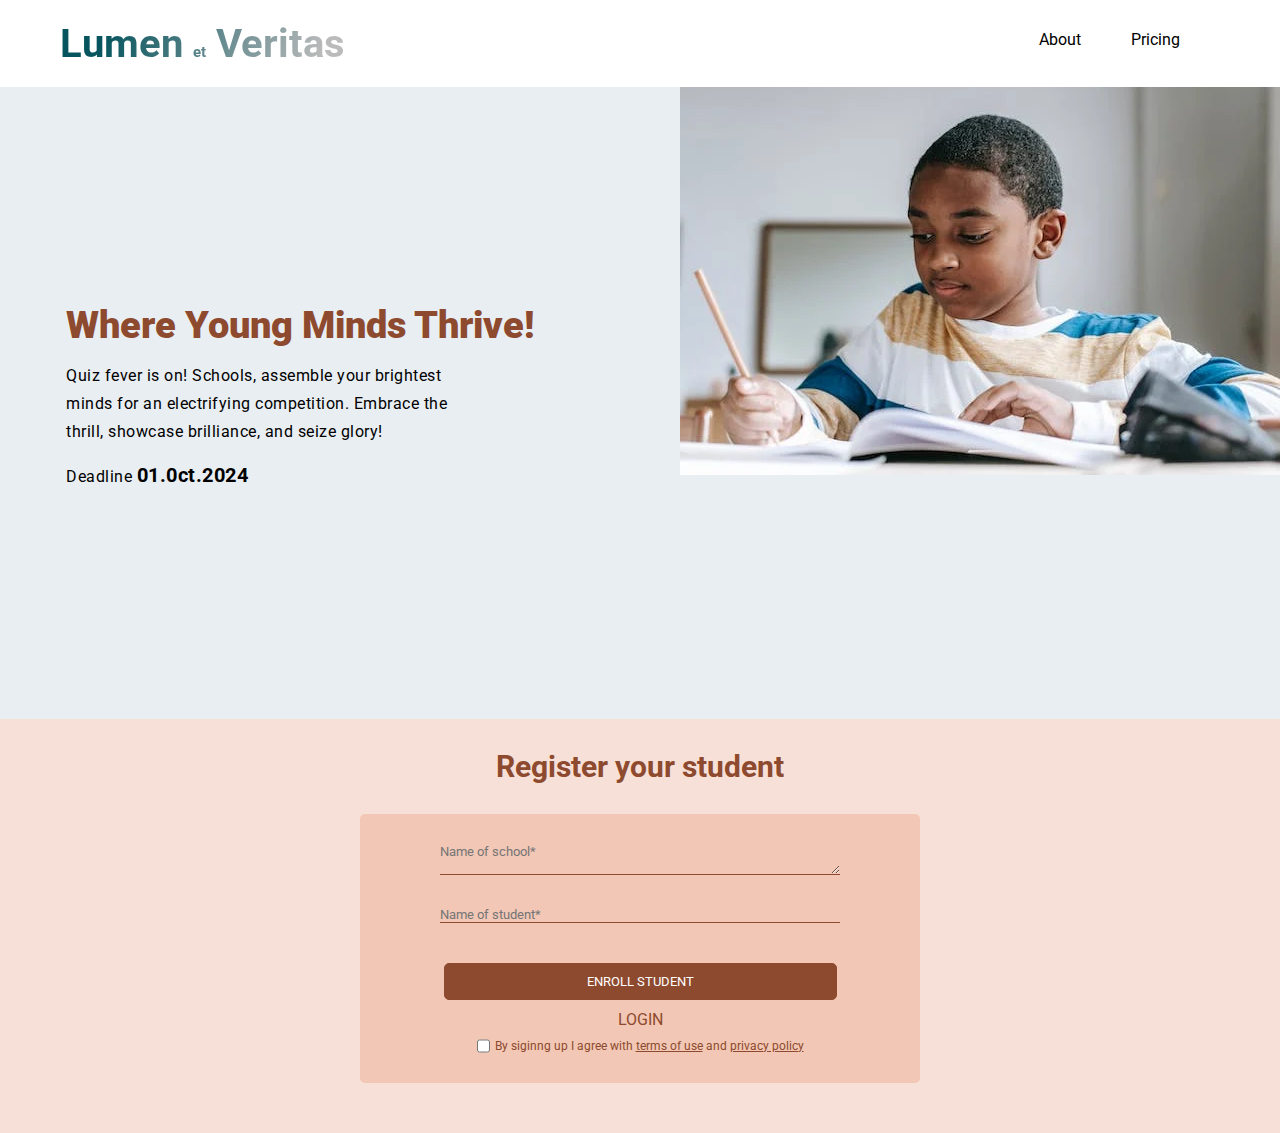
==== index.html @ e0f8618e "first commit on this project" ====
<!DOCTYPE html>
<html lang="en">
<head>
    <meta charset="UTF-8">
    <meta name="viewport" content="width=device-width, initial-scale=1.0">
    <title>Document</title>
    <link rel="stylesheet" href="css/style.css">
    <link rel="stylesheet" href="https://fonts.googleapis.com/css?family=Roboto">
    <link rel="stylesheet" href="https://fonts.googleapis.com/css?family=Montserrat">

</head>
<body>

    <nav>
        <div class="logo">
            <h1>Lumen <span class="inline-logo">et</span> Veritas</h1>
        </div>
        <div class="nav-link">
            <ul>
                <li>About</li>
                <li>Pricing</li>
            </ul>
        </div>
    </nav>

    <div class="intro">
        <div class="intro-text-section">
            <div class="intro-text">
               <h1>Where Young Minds Thrive!</h1> 
               <p>Quiz fever is on! Schools, assemble your brightest minds for an electrifying competition. Embrace the thrill, showcase brilliance, and seize glory!</p>
               <p>Deadline <span>01.0ct.2024</span></p>
               <!-- <a href=""><button class="btn">REGISTER</button></a> -->
            </div>
        </div>
        <div class="intro-class">
            <img src="asset/pexels-photo-5905479.webp" alt="">
        </div>
    </div>

    <div class="register">
        <div class="intro-text-register">
            <h2>Register your student</h2>
        </div>
        <div class="form-input">
            <form action="">
                <div class="school-name">
                    <textarea name="" id="schoolName" cols="30" rows="2" placeholder="Name of school*" required ></textarea> 
                </div>
                <div class="student-name">
                    <input type="text" name="" id="studentName" placeholder="Name of student*" required>
                </div>
                    <button class="btn-enroll-student" id="btnEnroll">ENROLL STUDENT</button>
                    <div class="login">
                         <a href="login.html">LOGIN</a>
                    </div>
                    <div class="terms-and-condition">
                        <input type="checkbox" name="" id="termsCheckbox" required>
                        <p>By siginng up I agree with <span>terms of use</span> and <span>privacy policy</span></p>
                    </div>
            </form>
        </div>
        </div>
    </div>
    
    <!-- <script src="script.js"></script> -->
    <script src="register.js"></script>
</body>
</html>
---- css/style.css ----
*{
    margin: 0;
    padding: 0;
    font-family: 'Roboto', sans-serif;
}

nav{
    display: flex;
    justify-content: space-between;
    background-color: transparent;
    position: fixed;
    width: 100%;
    background-color: #ffff;
}
.logo{
    font-size: 20px;
    background-image: linear-gradient( 109.6deg,  rgba(5,84,94,1) 16%, #bbb 91.1% );
    -webkit-background-clip: text;
    color: transparent;
    margin: 20px 0px 20px 60px;
    font-family: 'Montserrat', sans-serif;
}
.inline-logo{
    font-size: 15px;
}
.nav-link ul{
    display: flex;
}
.nav-link li{
    margin-top: 30px;
    margin-left: 50px;
    list-style: none;
    background-color: linear-gradient( 109.6deg,  rgba(5,84,94,1) 16%, #bbb 91.1% );
}
.nav-link li:hover{
    color: #8d4a2e;
    cursor: pointer;
}
.nav-link ul :nth-child(2){
    padding-right: 100px;
}
.intro{
    display: flex;
    background-color: #e9eef3;
    /*   */
    height: 71.5vh;
    padding-top: 75px;
}
.intro-text-section{
    display: flex;
    justify-content: center;
    align-items: center;
    margin:  0px 0px 0px -2px;
}
.intro-text{
    width: 80%;
}
.intro-text h1{
    font-size: 38px;
    font-weight: 900;
    color: #8d4a2e;
}
.intro-text p{
    margin: 15px 150px 0px 0px;
    line-height: 28px;
    letter-spacing: 0.5px;
}
.intro-text span{
    font-size: 20px;
    font-weight: 700;
}
.btn{
    margin-top: 20px;
    padding: 10px 30px;
    color: #ffff;
    background-color: #8d4a2e;
    border-radius: 5px;
    border: 1px solid transparent;
    cursor: pointer;
}
.btn:hover{
    background-color: transparent;
    border: 1px solid #8d4a2e;
    color: #8d4a2e;
    cursor: pointer;
    transition: 0.5s ease;
}
.register{
    background-color: #f7e0d7;
    padding-bottom: 50px;
}
.register > div{
    text-align: center;
    padding-top: 30px;
    color: #8d4a2e;
}
.form-input{
    display: flex;
    justify-content: center;
    align-items: center;
}
form{
    width: 500px;
    background-color: #f2c7b5;
    border-radius: 5px;
    padding: 30px;
}
.school-name textarea{
    width: 400px;
    border: 0;
    border-bottom: 1px solid #8d4a2e;
    background-color: transparent;
    outline: none;
}
.student-name input{
    width: 400px;
    border: 0;
    border-bottom: 1px solid #8d4a2e;
    background-color: transparent;
    outline: none;
}    
.student-name{
    padding-top: 25px;
}    
.terms-and-condition{
    display: flex;
    justify-content: center;
}   
.btn-enroll-student{
    margin-top: 40px;
    padding: 10px 142px;
    border: none;
    background-color: #8d4a2e;
    color: #ffff;
    cursor: pointer;
    border: 1px solid #8d4a2e;
    border-radius: 5px;
}
.btn-enroll-student:hover{
    background-color: #e9eef3;
    color: #8d4a2e;
    border: 1px solid #8d4a2e;
    transition: 0.5s ease;
    font-weight: 700;
}
.terms-and-condition {
    padding-top: 10px;
}
.terms-and-condition p{
    font-size: 12px;
    margin-left: 5px;
}
.terms-and-condition p span{
    text-decoration: underline;
}
.intro-text-register{
    font-size: 20px;
}
.login{
    padding-top: 10px;
}
.login a{
    text-decoration: none;
    color: #8d4a2e;
}
.login a:hover{
    text-decoration: underline;
    color: #ffff;
}
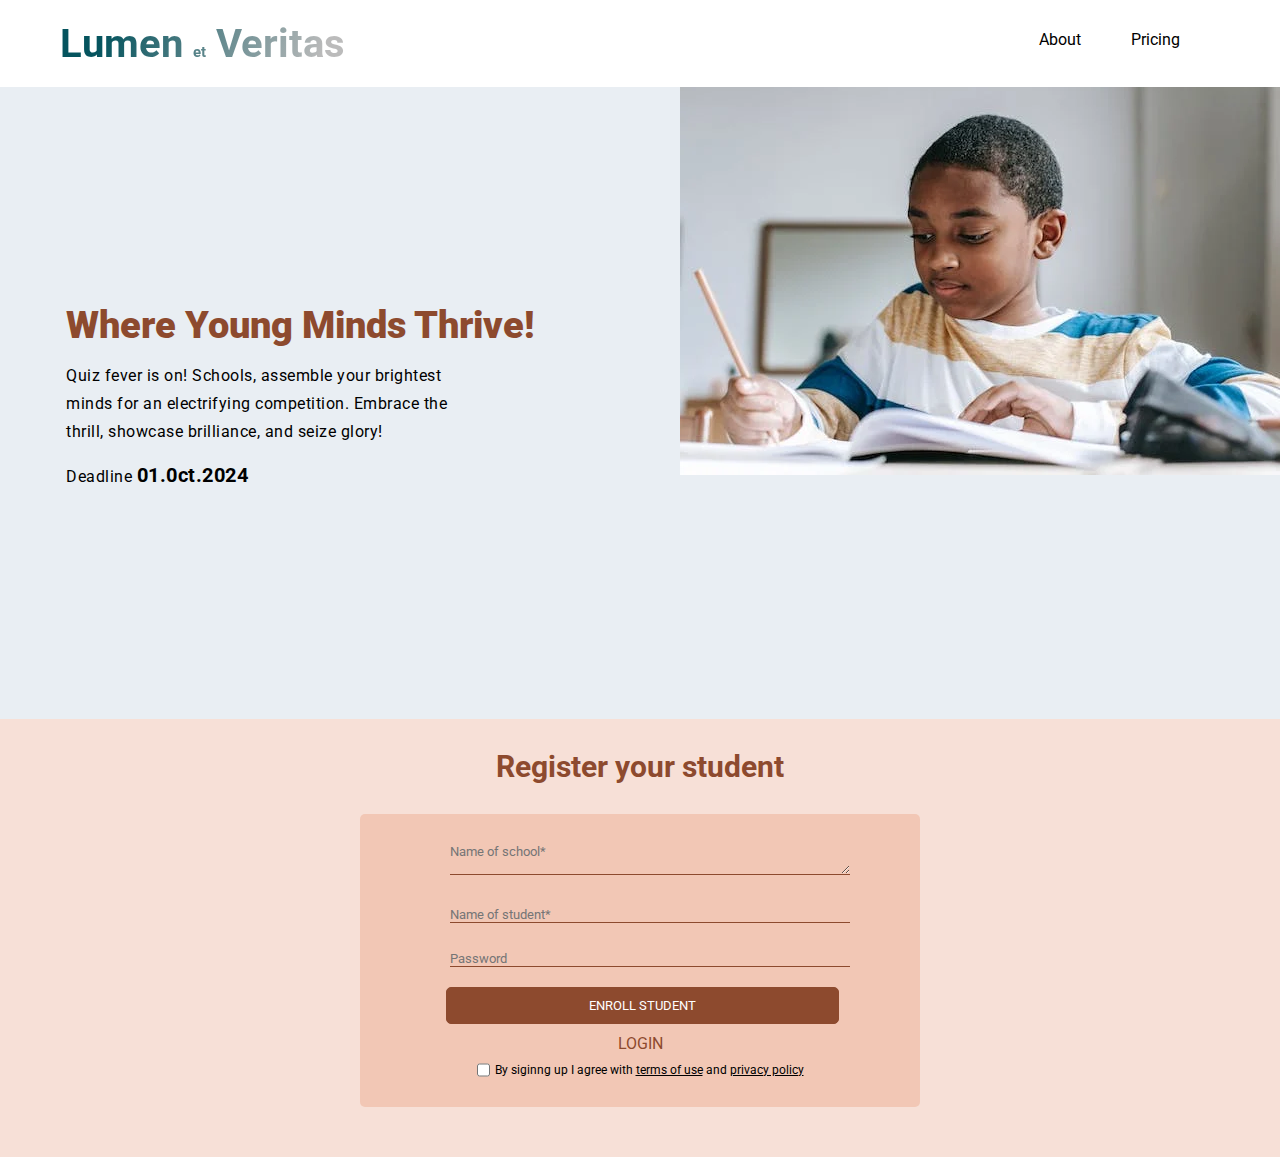
==== commit 992d79c3: "login for the quiz" ====
--- a/index.html
+++ b/index.html
@@ -43,18 +43,24 @@
         </div>
         <div class="form-input">
             <form action="">
+                <div id="errorSchoolName"></div>
                 <div class="school-name">
-                    <textarea name="" id="schoolName" cols="30" rows="2" placeholder="Name of school*" required ></textarea> 
+                    <textarea name="" id="schoolName" cols="30" rows="2" placeholder="Name of school*" ></textarea>     
                 </div>
+                <div id="errorStudentName"></div>
                 <div class="student-name">
-                    <input type="text" name="" id="studentName" placeholder="Name of student*" required>
+                    <input type="text" name="" id="studentName" placeholder="Name of student*" >
+                </div>
+                <div id="errorpassword"></div>
+                <div class="student-name">
+                    <input type="text" name="" id="PasswordReg" placeholder="Password"  >
                 </div>
                     <button class="btn-enroll-student" id="btnEnroll">ENROLL STUDENT</button>
                     <div class="login">
                          <a href="login.html">LOGIN</a>
                     </div>
                     <div class="terms-and-condition">
-                        <input type="checkbox" name="" id="termsCheckbox" required>
+                        <input type="checkbox" name="" id="termsCheckbox" >
                         <p>By siginng up I agree with <span>terms of use</span> and <span>privacy policy</span></p>
                     </div>
             </form>
--- a/css/style.css
+++ b/css/style.css
@@ -89,10 +89,15 @@
     background-color: #f7e0d7;
     padding-bottom: 50px;
 }
-.register > div{
+/* .register > div{
     text-align: center;
     padding-top: 30px;
     color: #8d4a2e;
+} */
+.intro-text-register{
+    text-align: center;
+    color: #8d4a2e;
+    padding: 30px 0;
 }
 .form-input{
     display: flex;
@@ -111,6 +116,7 @@
     border-bottom: 1px solid #8d4a2e;
     background-color: transparent;
     outline: none;
+    margin: 0 60px;
 }
 .student-name input{
     width: 400px;
@@ -118,6 +124,7 @@
     border-bottom: 1px solid #8d4a2e;
     background-color: transparent;
     outline: none;
+    margin: 0 60px;
 }    
 .student-name{
     padding-top: 25px;
@@ -126,8 +133,8 @@
     display: flex;
     justify-content: center;
 }   
-.btn-enroll-student{
-    margin-top: 40px;
+.btn-enroll-student {
+    margin-top: 18px;
     padding: 10px 142px;
     border: none;
     background-color: #8d4a2e;
@@ -135,6 +142,8 @@
     cursor: pointer;
     border: 1px solid #8d4a2e;
     border-radius: 5px;
+    margin-left: 56px;
+    margin-top: 20px;
 }
 .btn-enroll-student:hover{
     background-color: #e9eef3;
@@ -156,8 +165,10 @@
 .intro-text-register{
     font-size: 20px;
 }
-.login{
+.login {
     padding-top: 10px;
+    display: flex;
+    justify-content: center;
 }
 .login a{
     text-decoration: none;
@@ -166,4 +177,4 @@
 .login a:hover{
     text-decoration: underline;
     color: #ffff;
-}+}
